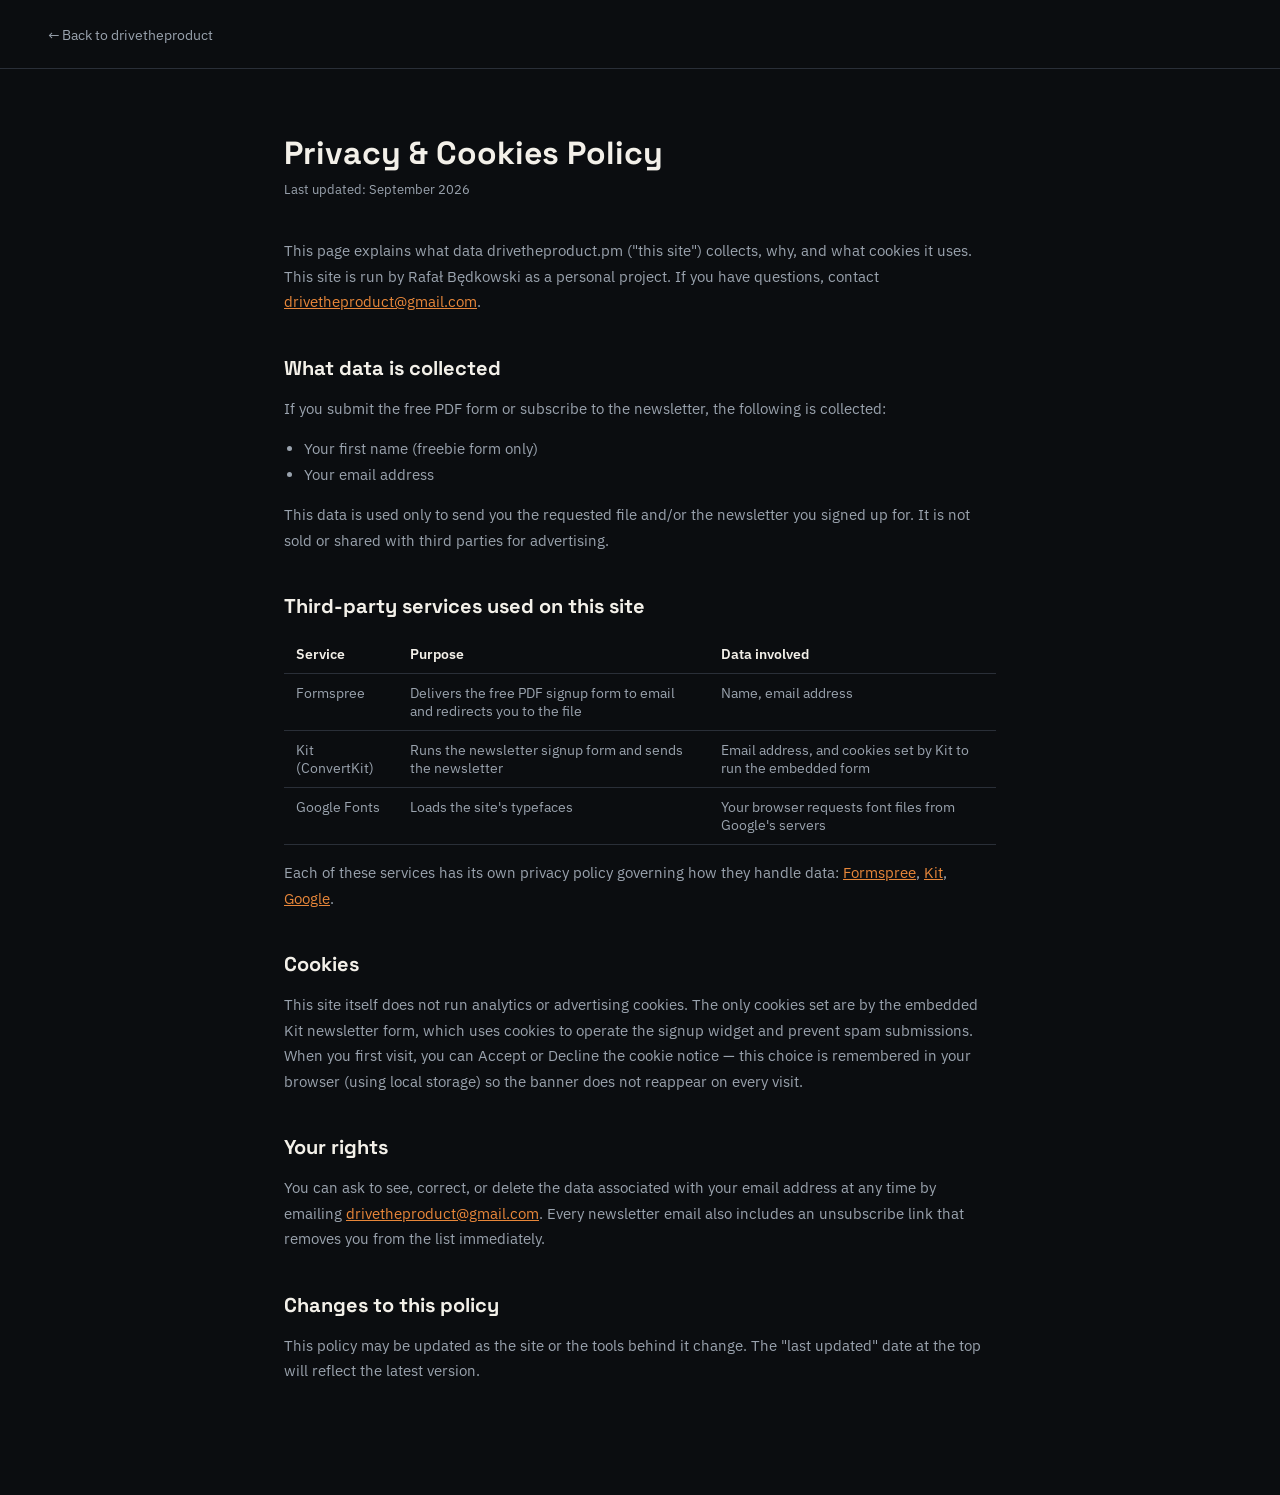
==== privacy.html @ 998d83c4 "adding cookies privacy policy" ====
<!doctype html>
<html lang="en">
<head>
<meta charset="utf-8">
<meta name="viewport" content="width=device-width, initial-scale=1">
<title>Privacy &amp; Cookies — drivetheproduct</title>
<meta name="description" content="Privacy and cookie policy for drivetheproduct.pm">
<link rel="preconnect" href="https://fonts.googleapis.com">
<link href="https://fonts.googleapis.com/css2?family=Space+Grotesk:wght@500;600;700&family=IBM+Plex+Sans:wght@400;500;600&display=swap" rel="stylesheet">
<style>
  :root{
    --bg:#0B0D10;
    --bg-alt:#15181D;
    --bg-card:#1B1F26;
    --line:#2A2F38;
    --text:#F3F0E9;
    --text-muted:#9AA3AE;
    --accent:#E8873A;
  }
  *{box-sizing:border-box;}
  body{margin:0;background:var(--bg);color:var(--text);font-family:'IBM Plex Sans',system-ui,sans-serif;}
  h1,h2{font-family:'Space Grotesk',system-ui,sans-serif;margin:0;}
  a{color:var(--accent);}
  .nav{width:100%;padding:24px 48px;border-bottom:1px solid var(--line);}
  .nav a{color:var(--text-muted);font-size:14px;text-decoration:none;}
  .wrap{max-width:760px;margin:0 auto;padding:64px 24px 96px;}
  h1{font-size:32px;margin-bottom:8px;}
  .updated{font-size:13px;color:var(--text-muted);margin-bottom:40px;}
  h2{font-size:20px;margin-top:40px;margin-bottom:12px;}
  p,li{font-size:15px;line-height:1.7;color:var(--text-muted);}
  ul{padding-left:20px;margin:12px 0;}
  table{width:100%;border-collapse:collapse;margin-top:16px;font-size:14px;}
  th,td{text-align:left;padding:10px 12px;border-bottom:1px solid var(--line);color:var(--text-muted);vertical-align:top;}
  th{color:var(--text);font-weight:600;}
</style>
</head>
<body>

  <nav class="nav"><a href="index.html">&larr; Back to drivetheproduct</a></nav>

  <div class="wrap">
    <h1>Privacy &amp; Cookies Policy</h1>
    <div class="updated">Last updated: September 2026</div>

    <p>This page explains what data drivetheproduct.pm ("this site") collects, why, and what cookies it uses. This site is run by Rafał Będkowski as a personal project. If you have questions, contact <a href="mailto:drivetheproduct@gmail.com">drivetheproduct@gmail.com</a>.</p>

    <h2>What data is collected</h2>
    <p>If you submit the free PDF form or subscribe to the newsletter, the following is collected:</p>
    <ul>
      <li>Your first name (freebie form only)</li>
      <li>Your email address</li>
    </ul>
    <p>This data is used only to send you the requested file and/or the newsletter you signed up for. It is not sold or shared with third parties for advertising.</p>

    <h2>Third-party services used on this site</h2>
    <table>
      <tr><th>Service</th><th>Purpose</th><th>Data involved</th></tr>
      <tr><td>Formspree</td><td>Delivers the free PDF signup form to email and redirects you to the file</td><td>Name, email address</td></tr>
      <tr><td>Kit (ConvertKit)</td><td>Runs the newsletter signup form and sends the newsletter</td><td>Email address, and cookies set by Kit to run the embedded form</td></tr>
      <tr><td>Google Fonts</td><td>Loads the site's typefaces</td><td>Your browser requests font files from Google's servers</td></tr>
    </table>
    <p>Each of these services has its own privacy policy governing how they handle data: <a href="https://formspree.io/legal/privacy-policy/" target="_blank" rel="noopener">Formspree</a>, <a href="https://www.kit.com/privacy" target="_blank" rel="noopener">Kit</a>, <a href="https://policies.google.com/privacy" target="_blank" rel="noopener">Google</a>.</p>

    <h2>Cookies</h2>
    <p>This site itself does not run analytics or advertising cookies. The only cookies set are by the embedded Kit newsletter form, which uses cookies to operate the signup widget and prevent spam submissions. When you first visit, you can Accept or Decline the cookie notice — this choice is remembered in your browser (using local storage) so the banner does not reappear on every visit.</p>

    <h2>Your rights</h2>
    <p>You can ask to see, correct, or delete the data associated with your email address at any time by emailing <a href="mailto:drivetheproduct@gmail.com">drivetheproduct@gmail.com</a>. Every newsletter email also includes an unsubscribe link that removes you from the list immediately.</p>

    <h2>Changes to this policy</h2>
    <p>This policy may be updated as the site or the tools behind it change. The "last updated" date at the top will reflect the latest version.</p>
  </div>

</body>
</html>
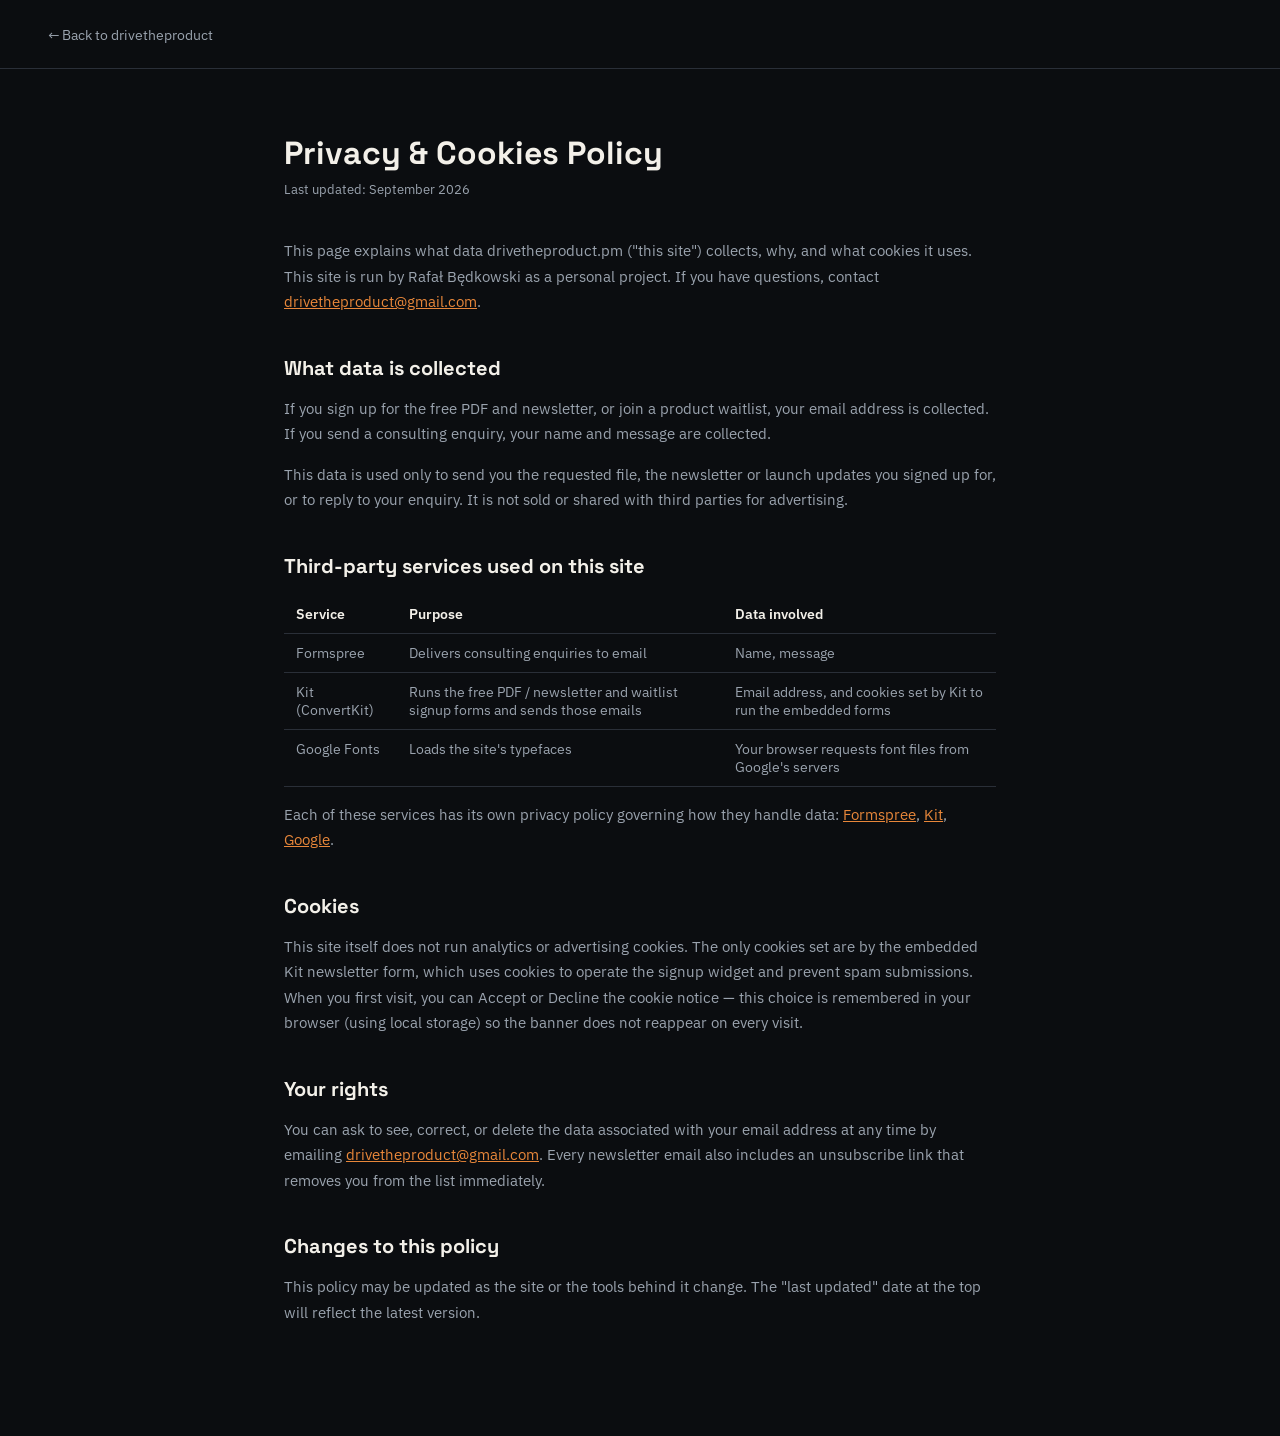
==== commit da67df7c: "Merge freebie and newsletter into one Kit form, update stats, simplify waitlist CTAs" ====
--- a/privacy.html
+++ b/privacy.html
@@ -45,18 +45,14 @@
     <p>This page explains what data drivetheproduct.pm ("this site") collects, why, and what cookies it uses. This site is run by Rafał Będkowski as a personal project. If you have questions, contact <a href="mailto:drivetheproduct@gmail.com">drivetheproduct@gmail.com</a>.</p>
 
     <h2>What data is collected</h2>
-    <p>If you submit the free PDF form or subscribe to the newsletter, the following is collected:</p>
-    <ul>
-      <li>Your first name (freebie form only)</li>
-      <li>Your email address</li>
-    </ul>
-    <p>This data is used only to send you the requested file and/or the newsletter you signed up for. It is not sold or shared with third parties for advertising.</p>
+    <p>If you sign up for the free PDF and newsletter, or join a product waitlist, your email address is collected. If you send a consulting enquiry, your name and message are collected.</p>
+    <p>This data is used only to send you the requested file, the newsletter or launch updates you signed up for, or to reply to your enquiry. It is not sold or shared with third parties for advertising.</p>
 
     <h2>Third-party services used on this site</h2>
     <table>
       <tr><th>Service</th><th>Purpose</th><th>Data involved</th></tr>
-      <tr><td>Formspree</td><td>Delivers the free PDF signup form to email and redirects you to the file</td><td>Name, email address</td></tr>
-      <tr><td>Kit (ConvertKit)</td><td>Runs the newsletter signup form and sends the newsletter</td><td>Email address, and cookies set by Kit to run the embedded form</td></tr>
+      <tr><td>Formspree</td><td>Delivers consulting enquiries to email</td><td>Name, message</td></tr>
+      <tr><td>Kit (ConvertKit)</td><td>Runs the free PDF / newsletter and waitlist signup forms and sends those emails</td><td>Email address, and cookies set by Kit to run the embedded forms</td></tr>
       <tr><td>Google Fonts</td><td>Loads the site's typefaces</td><td>Your browser requests font files from Google's servers</td></tr>
     </table>
     <p>Each of these services has its own privacy policy governing how they handle data: <a href="https://formspree.io/legal/privacy-policy/" target="_blank" rel="noopener">Formspree</a>, <a href="https://www.kit.com/privacy" target="_blank" rel="noopener">Kit</a>, <a href="https://policies.google.com/privacy" target="_blank" rel="noopener">Google</a>.</p>
